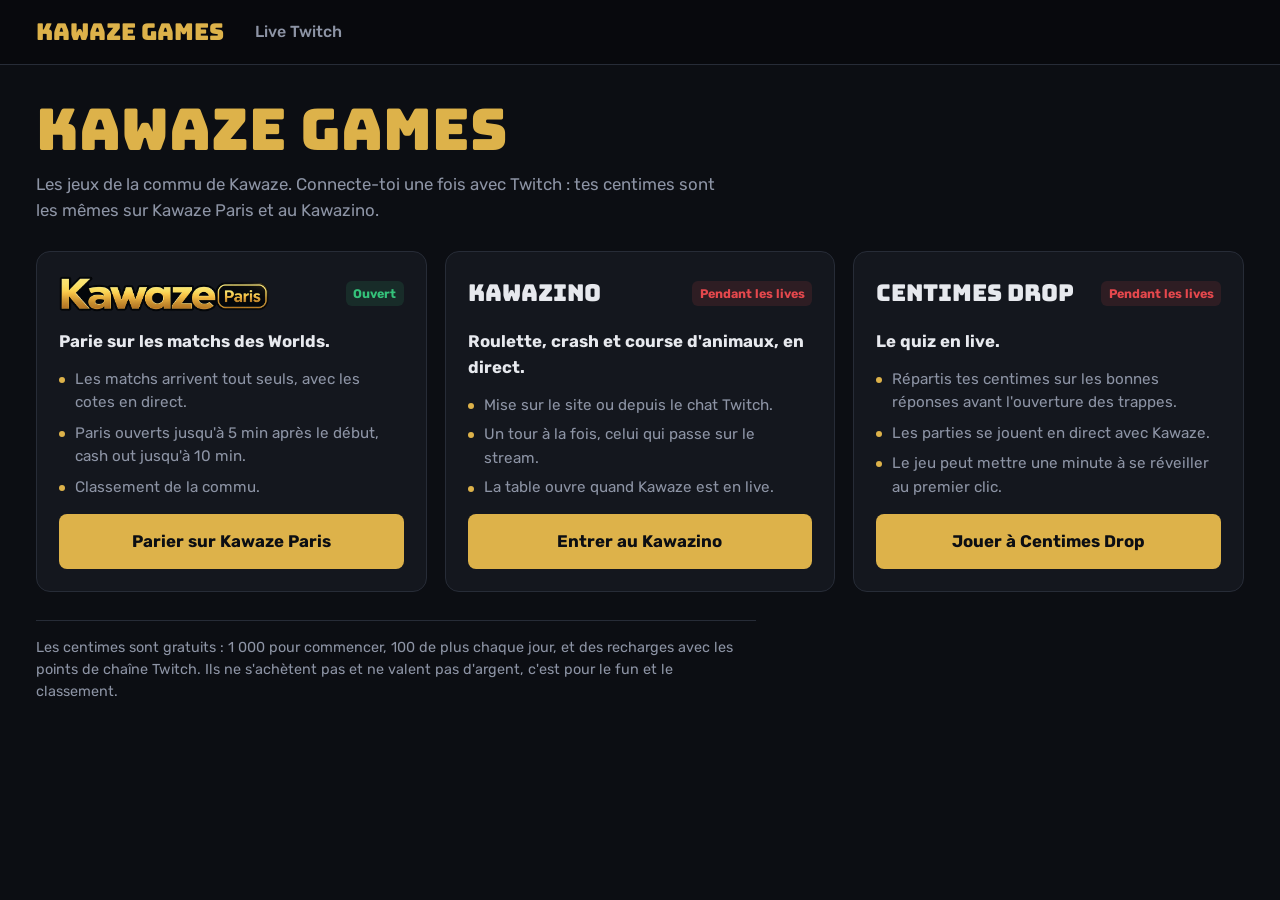
==== kawaze-games.html @ 83b6829f "Add files via upload" ====
<!doctype html>
<html lang="fr">
<head>
  <meta charset="utf-8">
  <meta name="viewport" content="width=device-width, initial-scale=1, viewport-fit=cover">
  <title>Kawaze Games</title>
  <meta name="description" content="Les jeux de la commu de Kawaze : Kawaze Paris, Kawazino et Centimes Drop.">
  <link rel="preconnect" href="https://fonts.googleapis.com">
  <link rel="preconnect" href="https://fonts.gstatic.com" crossorigin>
  <link href="https://fonts.googleapis.com/css2?family=Bungee&family=Rubik:wght@400;500;700&display=swap" rel="stylesheet">
  <link rel="icon" type="image/png" href="images/icone-paris.png">
  <meta property="og:title" content="Kawaze Games">
  <meta property="og:description" content="Paris esport, casino en live et quiz : les jeux de la commu de Kawaze.">
  <link rel="stylesheet" href="style.css?v=8">
  <style>
    .kg-titre-logo { font-family: var(--titre-kawaze); font-size: 1.45rem; color: var(--or); text-decoration: none; white-space: nowrap; }
    .kg-page { max-width: 1240px; margin: 0 auto; padding: 36px 16px 56px; display: grid; gap: 28px; }
    .kg-intro h1 { font-family: var(--titre-kawaze); font-weight: 400; font-size: clamp(2.2rem, 7vw, 3.6rem); line-height: 1; margin: 0 0 12px; color: var(--or); }
    .kg-intro p { margin: 0; color: var(--lilas); max-width: 62ch; font-size: 1.05rem; }
    .kg-jeux { display: grid; grid-template-columns: repeat(3, minmax(0, 1fr)); gap: 18px; }
    .kg-jeu {
      background: var(--bk-panneau); border: 1px solid var(--bk-ligne); border-radius: 14px;
      padding: 22px; display: grid; gap: 14px; align-content: start; grid-template-rows: auto auto 1fr auto;
    }
    .kg-entete { display: flex; justify-content: space-between; align-items: center; gap: 12px; min-height: 40px; }
    .kg-entete img { height: 36px; width: auto; }
    .kg-nom { font-family: var(--titre-kawaze); font-weight: 400; font-size: 1.45rem; line-height: 1.05; margin: 0; }
    .kg-etat { font-size: .78rem; font-weight: 700; padding: .25em .6em; border-radius: 6px; white-space: nowrap; }
    .kg-ouvert { color: var(--bk-vert); background: rgba(52,194,122,.12); }
    .kg-live { color: var(--rose); background: rgba(229,72,77,.12); }
    .kg-accroche { margin: 0; font-weight: 700; font-size: 1.05rem; }
    .kg-details { margin: 0; padding: 0; list-style: none; display: grid; gap: 6px; color: var(--lilas); font-size: .95rem; }
    .kg-details li { padding-left: 16px; position: relative; }
    .kg-details li::before { content: ""; position: absolute; left: 0; top: .6em; width: 6px; height: 6px; border-radius: 50%; background: var(--or); }
    .kg-jeu .bk-btn { text-align: center; }
    .kg-note { color: var(--lilas); font-size: .9rem; border-top: 1px solid var(--bk-ligne); padding-top: 16px; margin: 0; max-width: 80ch; }
    @media (max-width: 900px) { .kg-jeux { grid-template-columns: 1fr; } }
  </style>
</head>
<body class="page-paris">

  <header class="bk-barre">
    <div class="bk-barre-int">
      <a class="kg-titre-logo" href="kawaze-games.html">Kawaze Games</a>
      <nav class="bk-liens" aria-label="Liens">
        <a href="https://www.twitch.tv/kawaze" target="_blank" rel="noopener">Live Twitch</a>
      </nav>
    </div>
  </header>

  <main class="kg-page">
    <section class="kg-intro">
      <h1>Kawaze Games</h1>
      <p>Les jeux de la commu de Kawaze. Connecte-toi une fois avec Twitch : tes centimes sont les mêmes sur Kawaze Paris et au Kawazino.</p>
    </section>

    <section class="kg-jeux" aria-label="Les jeux">
      <article class="kg-jeu">
        <div class="kg-entete">
          <img src="images/logo-kawaze-paris.png" alt="Kawaze Paris" width="210" height="36">
          <span class="kg-etat kg-ouvert">Ouvert</span>
        </div>
        <p class="kg-accroche">Parie sur les matchs des Worlds.</p>
        <ul class="kg-details">
          <li>Les matchs arrivent tout seuls, avec les cotes en direct.</li>
          <li>Paris ouverts jusqu'à 5 min après le début, cash out jusqu'à 10 min.</li>
          <li>Classement de la commu.</li>
        </ul>
        <a class="bk-btn bk-btn-plein bk-btn-large" href="paris.html">Parier sur Kawaze Paris</a>
      </article>

      <article class="kg-jeu">
        <div class="kg-entete">
          <h2 class="kg-nom">Kawazino</h2>
          <span class="kg-etat kg-live">Pendant les lives</span>
        </div>
        <p class="kg-accroche">Roulette, crash et course d'animaux, en direct.</p>
        <ul class="kg-details">
          <li>Mise sur le site ou depuis le chat Twitch.</li>
          <li>Un tour à la fois, celui qui passe sur le stream.</li>
          <li>La table ouvre quand Kawaze est en live.</li>
        </ul>
        <a class="bk-btn bk-btn-plein bk-btn-large" href="kawazino.html">Entrer au Kawazino</a>
      </article>

      <article class="kg-jeu">
        <div class="kg-entete">
          <h2 class="kg-nom">Centimes Drop</h2>
          <span class="kg-etat kg-live">Pendant les lives</span>
        </div>
        <p class="kg-accroche">Le quiz en live.</p>
        <ul class="kg-details">
          <li>Répartis tes centimes sur les bonnes réponses avant l'ouverture des trappes.</li>
          <li>Les parties se jouent en direct avec Kawaze.</li>
          <li>Le jeu peut mettre une minute à se réveiller au premier clic.</li>
        </ul>
        <a class="bk-btn bk-btn-plein bk-btn-large" href="https://centimes-drop.onrender.com/player.html" target="_blank" rel="noopener">Jouer à Centimes Drop</a>
      </article>
    </section>

    <p class="kg-note">Les centimes sont gratuits : 1 000 pour commencer, 100 de plus chaque jour, et des recharges avec les points de chaîne Twitch. Ils ne s'achètent pas et ne valent pas d'argent, c'est pour le fun et le classement.</p>
  </main>
</body>
</html>
---- style.css ----
/* =========================================================
   Couleurs et polices — change-les ici, tout le site suit
   ========================================================= */
:root {
  --nuit: #1A1238;      /* fond Kawaze */
  --nuit-2: #261A52;    /* blocs Kawaze */
  --nuit-3: #34266B;    /* bordures, survol */
  --or: #F5C542;        /* les centimes */
  --rose: #FF5C8A;      /* accent live */
  --lilas: #B9A7FF;     /* texte secondaire */
  --papier: #F4F1FF;    /* texte principal */

  --vin: #2B0A10;       /* fond MADS */
  --sang: #C2183A;      /* accent MADS */
  --os: #EDE6DF;        /* texte MADS */

  --titre-kawaze: "Bungee", "Rubik", sans-serif;
  --texte: "Rubik", system-ui, sans-serif;
  --titre-mads: "Syne", "Rubik", sans-serif;
}

* { box-sizing: border-box; }
[hidden] { display: none !important; }
html, body { margin: 0; }
body {
  font-family: var(--texte);
  font-size: 17px;
  line-height: 1.55;
  color: var(--papier);
  background: var(--nuit);
}
img { max-width: 100%; display: block; }
a { color: inherit; }
:focus-visible { outline: 3px solid var(--or); outline-offset: 3px; border-radius: 4px; }

.bouton {
  display: inline-block;
  padding: .75em 1.4em;
  border-radius: 999px;
  font-weight: 700;
  text-decoration: none;
  transition: transform .15s ease;
}
.bouton:hover { transform: translateY(-2px); }

/* =========================================================
   ACCUEIL — page coupée en deux
   ========================================================= */
.accueil { overflow: hidden; }
.split { display: flex; height: 100vh; height: 100dvh; }

.moitie {
  position: relative;
  flex: 1;
  display: flex;
  align-items: center;
  justify-content: center;
  text-decoration: none;
  overflow: hidden;
  transition: flex-grow .5s cubic-bezier(.2,.8,.2,1);
}
.split:hover .moitie { flex-grow: .8; }
.split .moitie:hover, .split .moitie:focus-visible { flex-grow: 1.4; }

.moitie-contenu { position: relative; z-index: 1; text-align: center; padding: 24px; }
.moitie-role { margin: 0 0 .4em; font-size: 1rem; opacity: .8; }
.moitie-detail { margin: .6em auto 1.6em; max-width: 26ch; }

.moitie-kawaze { background: var(--nuit); color: var(--papier); }
.logo-kawaze {
  font-family: var(--titre-kawaze);
  font-weight: 400;
  font-size: clamp(3rem, 9vw, 7.5rem);
  line-height: .9;
  margin: 0;
  color: var(--or);
  text-shadow: 0 .06em 0 var(--rose);
}
.bouton-kawaze { background: var(--or); color: var(--nuit); }

.moitie-mads { background: var(--vin); color: var(--os); }
.logo-mads {
  font-family: var(--titre-mads);
  font-weight: 800;
  font-size: clamp(3.4rem, 10vw, 8.5rem);
  letter-spacing: -.04em;
  line-height: .9;
  margin: 0;
}
.bouton-mads { background: transparent; color: var(--os); border: 2px solid var(--os); }

/* Pièces qui tombent côté Kawaze */
.pieces span {
  position: absolute;
  top: -60px;
  width: 34px; height: 34px;
  border-radius: 50%;
  background: radial-gradient(circle at 35% 35%, #FFE48A, var(--or) 55%, #C99712);
  box-shadow: inset 0 0 0 4px rgba(0,0,0,.12);
  opacity: .5;
  animation: chute 7s linear infinite;
}
.pieces span::after {
  content: "c";
  position: absolute; inset: 0;
  display: grid; place-items: center;
  font: 700 16px var(--texte);
  color: #9C7300;
}
.pieces span:nth-child(1) { left: 8%;  animation-delay: 0s;   transform: scale(.7); }
.pieces span:nth-child(2) { left: 22%; animation-delay: 2.5s; }
.pieces span:nth-child(3) { left: 38%; animation-delay: 5s;   transform: scale(.5); }
.pieces span:nth-child(4) { left: 55%; animation-delay: 1.2s; }
.pieces span:nth-child(5) { left: 70%; animation-delay: 3.8s; transform: scale(.8); }
.pieces span:nth-child(6) { left: 84%; animation-delay: 6s; }
.pieces span:nth-child(7) { left: 93%; animation-delay: 4.4s; transform: scale(.6); }
@keyframes chute {
  to { top: 110%; rotate: 540deg; }
}

/* Barres d'égaliseur côté MADS */
.ondes {
  position: absolute; left: 0; right: 0; bottom: 0;
  height: 45%;
  display: flex; align-items: flex-end; gap: 6px;
  padding: 0 6px;
  opacity: .35;
}
.ondes span {
  flex: 1;
  background: var(--sang);
  height: 30%;
  animation: onde 1.6s ease-in-out infinite alternate;
}
.ondes span:nth-child(3n)   { animation-duration: 1.1s; }
.ondes span:nth-child(3n+1) { animation-duration: 1.9s; animation-delay: -.4s; }
.ondes span:nth-child(4n)   { animation-delay: -.8s; }
@keyframes onde { from { height: 12%; } to { height: 80%; } }

@media (max-width: 700px) {
  .split { flex-direction: column; }
  .split:hover .moitie, .split .moitie:hover { flex-grow: 1; }
  .moitie-detail { margin-bottom: 1.1em; }
}

/* =========================================================
   PAGE KAWAZE
   ========================================================= */
.page-kawaze { background: var(--nuit); }
.conteneur { width: min(1120px, 100% - 32px); margin-inline: auto; }

.entete {
  display: flex; align-items: center; justify-content: space-between; gap: 16px;
  padding: 18px 0;
}
.entete .marque {
  font-family: var(--titre-kawaze);
  font-size: 1.6rem;
  color: var(--or);
  text-decoration: none;
}
.nav { display: flex; gap: 6px; flex-wrap: wrap; }
.nav a {
  text-decoration: none;
  padding: .35em .8em;
  border-radius: 999px;
  color: var(--lilas);
  font-weight: 500;
}
.nav a:hover { color: var(--papier); background: var(--nuit-2); }
.nav .vers-paris { color: var(--or); font-weight: 700; }
.nav .vers-mads { color: var(--os); border: 1px solid var(--nuit-3); }

/* Live */
.live { padding: 12px 0 56px; }
.live-grille {
  display: grid;
  grid-template-columns: minmax(0, 2.2fr) minmax(260px, 1fr);
  gap: 24px;
  align-items: start;
}
.lecteur {
  aspect-ratio: 16 / 9;
  background: #000;
  border-radius: 14px;
  overflow: hidden;
  border: 2px solid var(--nuit-3);
}
.lecteur iframe { width: 100%; height: 100%; border: 0; display: block; }
.lecteur-local {
  height: 100%;
  display: grid; place-items: center; text-align: center;
  padding: 24px;
  color: var(--lilas);
  background: repeating-linear-gradient(45deg, var(--nuit-2) 0 14px, var(--nuit) 14px 28px);
}

.prochain {
  background: var(--nuit-2);
  border-radius: 14px;
  padding: 22px;
}
.prochain h1 {
  font-family: var(--titre-kawaze);
  font-weight: 400;
  font-size: clamp(2rem, 4vw, 2.6rem);
  line-height: 1;
  margin: 0 0 16px;
  color: var(--or);
}
.prochain-quand { margin: 0; color: var(--rose); font-weight: 700; font-size: 1.1rem; }
.prochain-quoi { margin: 2px 0 18px; font-size: 1.25rem; font-weight: 700; }
.bouton-twitch { background: var(--rose); color: #fff; }
.reseaux { display: flex; flex-wrap: wrap; gap: 8px; margin-top: 18px; padding: 0; list-style: none; }
.reseaux a {
  display: inline-block;
  padding: .3em .75em;
  border-radius: 8px;
  border: 1px solid var(--nuit-3);
  text-decoration: none;
  font-size: .95rem;
  color: var(--lilas);
}
.reseaux a:hover { color: var(--papier); border-color: var(--lilas); }

/* Titres de section */
.section { padding: 56px 0; }
.section h2 {
  font-family: var(--titre-kawaze);
  font-weight: 400;
  font-size: clamp(1.7rem, 3.4vw, 2.3rem);
  line-height: 1.05;
  margin: 0 0 6px;
}
.section-intro { margin: 0 0 28px; color: var(--lilas); max-width: 60ch; }

/* Jeux — le cœur de la page */
.jeux { background: var(--or); color: var(--nuit); }
.jeux .section-intro { color: #5A4A10; }
.jeu-vedette {
  display: grid;
  grid-template-columns: minmax(0, 1.1fr) minmax(0, 1fr);
  gap: 28px;
  align-items: center;
  background: var(--nuit);
  color: var(--papier);
  border-radius: 20px;
  padding: 28px;
}
.jeu-visuel {
  position: relative;
  aspect-ratio: 4 / 3;
  border-radius: 12px;
  overflow: hidden;
  background: var(--nuit-2);
}
.jeu-visuel img { width: 100%; height: 100%; object-fit: cover; }
.jeu-visuel .pieces span { opacity: .9; animation-duration: 4s; }
.jeu-vedette h3 {
  font-family: var(--titre-kawaze);
  font-weight: 400;
  font-size: clamp(2rem, 4.5vw, 3rem);
  line-height: 1;
  margin: 0 0 12px;
  color: var(--or);
}
.jeu-vedette p { margin: 0 0 22px; color: var(--lilas); }
.bouton-jouer { background: var(--or); color: var(--nuit); font-size: 1.15rem; }

.a-venir { margin-top: 28px; display: grid; grid-template-columns: repeat(auto-fill, minmax(240px, 1fr)); gap: 16px; }
.jeu-teaser {
  border: 2px dashed rgba(26, 18, 56, .45);
  border-radius: 14px;
  padding: 18px;
}
.jeu-teaser h3 { margin: 0 0 4px; font-size: 1.2rem; }
.jeu-teaser p { margin: 0; color: #5A4A10; }
.etat {
  display: inline-block;
  margin-bottom: 10px;
  padding: .15em .6em;
  border-radius: 6px;
  background: var(--nuit);
  color: var(--or);
  font-size: .85rem;
  font-weight: 700;
}

/* Planning */
.semaine {
  display: grid;
  grid-template-columns: repeat(7, minmax(0, 1fr));
  gap: 10px;
}
.jour {
  background: var(--nuit-2);
  border-radius: 12px;
  padding: 14px 12px;
  min-height: 150px;
  border: 2px solid transparent;
}
.jour.aujourdhui { border-color: var(--or); }
.jour-nom { margin: 0 0 10px; font-weight: 700; display: flex; justify-content: space-between; gap: 6px; }
.jour.aujourdhui .jour-nom::after { content: "Aujourd'hui"; font-size: .75rem; color: var(--or); font-weight: 500; align-self: center; }
.creneau { margin: 0 0 10px; }
.creneau strong { display: block; color: var(--rose); font-size: .95rem; }
.creneau span { font-size: .95rem; }
.repos { color: var(--lilas); opacity: .7; font-size: .95rem; margin: 0; }
.planning-maj { margin: 14px 0 0; color: var(--lilas); font-size: .9rem; }

/* Clips & liens */
.grille-liens { display: grid; grid-template-columns: repeat(auto-fill, minmax(230px, 1fr)); gap: 16px; }
.carte-lien {
  display: block;
  text-decoration: none;
  background: var(--nuit-2);
  border-radius: 12px;
  overflow: hidden;
  border: 2px solid transparent;
}
.carte-lien:hover { border-color: var(--rose); }
.vignette { aspect-ratio: 16 / 9; background: var(--nuit-3); display: grid; place-items: center; }
.vignette img { width: 100%; height: 100%; object-fit: cover; }
.vignette-vide { font-size: 2rem; color: var(--rose); }
.carte-lien-texte { padding: 12px 14px 14px; }
.carte-lien-type { font-size: .85rem; color: var(--rose); font-weight: 700; }
.carte-lien h3 { margin: 2px 0 0; font-size: 1.05rem; line-height: 1.3; }

/* News */
.liste-news { display: grid; gap: 14px; padding: 0; margin: 0; list-style: none; max-width: 760px; }
.news {
  display: grid;
  grid-template-columns: 110px 1fr;
  gap: 18px;
  padding: 18px 0;
  border-top: 1px solid var(--nuit-3);
}
.news time { color: var(--or); font-weight: 700; }
.news h3 { margin: 0 0 4px; font-size: 1.15rem; }
.news p { margin: 0; color: var(--lilas); }
.news a { color: var(--papier); }

.pied { padding: 40px 0 56px; color: var(--lilas); font-size: .9rem; border-top: 1px solid var(--nuit-3); }

@media (max-width: 900px) {
  .live-grille, .jeu-vedette { grid-template-columns: 1fr; }
  .semaine { grid-template-columns: repeat(auto-fill, minmax(140px, 1fr)); }
  .jour { min-height: 0; }
}
@media (max-width: 560px) {
  .entete { flex-direction: column; align-items: flex-start; }
  .news { grid-template-columns: 1fr; gap: 4px; }
  .jeu-vedette { padding: 18px; }
}

/* =========================================================
   PAGE PARIS (style bookmaker)
   ========================================================= */
.page-paris {
  /* Palette sobre propre à la page Paris */
  --bk-fond: #0C0E13;
  --bk-barre: #08090D;
  --bk-panneau: #14171E;
  --bk-panneau-2: #1B1F28;
  --bk-ligne: #272C37;
  --bk-vert: #34C27A;
  --or: #DDB24A;
  --rose: #E5484D;
  --lilas: #8D94A5;
  --papier: #E7E9EE;
  --nuit: #0C0E13;
  background: var(--bk-fond);
  font-size: 16px;
}
.page-paris button { font: inherit; color: inherit; }

/* Barre du haut */
.bk-barre { position: sticky; top: 0; z-index: 20; background: var(--bk-barre); border-bottom: 1px solid var(--bk-ligne); }
.bk-barre-int { max-width: 1240px; margin: 0 auto; padding: 10px 16px; display: flex; align-items: center; gap: 20px; min-height: 64px; }
.bk-logo { font-family: var(--titre-kawaze); font-size: 1.5rem; color: var(--or); text-decoration: none; display: flex; align-items: center; gap: 8px; }
.bk-logo img { display: block; height: 40px; width: auto; }
.bk-liens { display: flex; gap: 4px; }
.bk-liens a { color: var(--lilas); text-decoration: none; font-weight: 500; padding: .35em .7em; border-radius: 8px; }
.bk-liens a:hover { color: var(--papier); background: var(--bk-panneau); }
.bk-compte { margin-left: auto; display: flex; align-items: center; gap: 12px; }
.bk-solde {
  display: inline-flex; align-items: center; gap: 8px;
  background: var(--bk-panneau-2); border: 1px solid var(--bk-ligne);
  padding: .4em .9em .4em .5em; border-radius: 999px;
  font-weight: 700; font-size: 1.1rem; color: var(--or); font-variant-numeric: tabular-nums;
}
.bk-solde .piece { width: 22px; height: 22px; box-shadow: inset 0 0 0 3px rgba(0,0,0,.12); }
.bk-profil { display: flex; align-items: center; gap: 8px; }
.bk-profil-texte { display: grid; line-height: 1.2; }
.bk-profil-texte strong { font-size: .95rem; }
.bk-profil-texte span { font-size: .8rem; color: var(--lilas); }
.bk-lien { background: none; border: 0; padding: 0; color: var(--lilas); font-size: .9rem; text-decoration: underline; cursor: pointer; }
.bk-discret { color: var(--lilas); font-size: .9rem; }
.bk-sortie { margin: 18px 0 0; color: var(--lilas); font-size: .9rem; }
.bk-btn-twitch, .bk-btn-bonus { white-space: nowrap; }

/* Boutons */
.bk-btn { border: 0; border-radius: 8px; padding: .6em 1.1em; font-weight: 700; cursor: pointer; text-decoration: none; display: inline-block; }
.bk-btn:disabled { opacity: .45; cursor: not-allowed; }
.bk-btn-plein { background: var(--or); color: var(--nuit) !important; }
.bk-btn-plein:not(:disabled):hover { background: #E2BF62; }
.bk-btn-ligne { background: transparent; border: 1px solid var(--bk-ligne); color: var(--papier); }
.bk-btn-ligne:hover { border-color: var(--lilas); }
.bk-btn-twitch { background: #6C2BD9; color: #fff !important; }
.bk-btn-twitch:hover { background: #7B3DE6; }
.bk-btn-bonus { background: transparent; border: 1px dashed var(--or); color: var(--or) !important; padding: .4em .8em; }
.bk-btn-bonus:hover { background: rgba(212,175,79,.1); }
.bk-btn-large { width: 100%; padding: .85em 1em; font-size: 1.05rem; }
.bk-btn-petit { padding: .45em .85em; font-size: .9rem; }

/* Onglets */
.bk-onglets { background: var(--bk-barre); border-bottom: 1px solid var(--bk-ligne); position: sticky; top: 64px; z-index: 19; }
.bk-onglets-int { max-width: 1240px; margin: 0 auto; padding: 0 16px; display: flex; gap: 4px; overflow-x: auto; scrollbar-width: none; }
.bk-onglets button {
  background: none; border: 0; cursor: pointer; white-space: nowrap;
  padding: 14px 14px 12px; font-weight: 700; color: var(--lilas);
  border-bottom: 3px solid transparent;
}
.bk-onglets button:hover { color: var(--papier); }
.bk-onglets button[aria-selected="true"] { color: var(--papier); border-bottom-color: var(--or); }

/* Mise en page */
.bk-page { max-width: 1240px; margin: 0 auto; padding: 20px 16px 48px; display: grid; grid-template-columns: minmax(0, 1fr) 340px; gap: 24px; align-items: start; }
.bk-titre { font-family: var(--titre-kawaze); font-weight: 400; font-size: 1.8rem; margin: 0 0 6px; }
.bk-sous-titre { margin: 0 0 18px; color: var(--lilas); }
.bk-vide { color: var(--lilas); margin: 8px 0 16px; }

.bk-promo {
  background: var(--bk-panneau); color: var(--papier); border: 1px solid var(--bk-ligne); border-left: 3px solid var(--or);
  border-radius: 10px; padding: 14px 18px; margin-bottom: 20px;
  display: flex; flex-wrap: wrap; align-items: baseline; gap: 4px 16px;
}
.bk-promo-titre { margin: 0; font-family: var(--titre-kawaze); font-size: 1.35rem; line-height: 1; color: var(--or); }
.bk-promo-texte { margin: 0; color: var(--lilas); }

/* Lignes de matchs */
.bk-groupe + .bk-groupe { margin-top: 22px; }
.bk-groupe-titre { font-size: 1rem; margin: 0 0 8px; color: var(--lilas); font-weight: 700; }
.bk-groupe-live { color: var(--rose); }
.bk-match {
  background: var(--bk-panneau); border-radius: 10px; padding: 12px 14px;
  display: grid; grid-template-columns: 120px minmax(0, 1fr); gap: 8px 14px; align-items: center;
  border-left: 3px solid transparent;
}
.bk-match + .bk-match { margin-top: 8px; }
.bk-match-live { border-left-color: var(--rose); }
.bk-match-quand { display: grid; gap: 2px; }
.bk-heure { font-weight: 700; font-size: 1.1rem; font-variant-numeric: tabular-nums; }
.bk-phase { color: var(--lilas); font-size: .82rem; line-height: 1.3; }
.bk-live { display: inline-flex; align-items: center; gap: 6px; color: var(--rose); font-weight: 700; }
.bk-live::before { content: ""; width: 8px; height: 8px; border-radius: 50%; background: var(--rose); animation: pulse 1.4s ease-in-out infinite; }
@keyframes pulse { 50% { opacity: .3; } }
.bk-match-cotes { display: grid; grid-template-columns: 1fr 1fr; gap: 8px; }
.bk-cote {
  display: flex; justify-content: space-between; align-items: center; gap: 10px;
  background: var(--bk-panneau-2); border: 1px solid var(--bk-ligne); border-radius: 8px;
  padding: 10px 12px; cursor: pointer; text-align: left; min-height: 48px;
}
.bk-cote:not(:disabled):hover { border-color: var(--lilas); background: #20252F; }
.bk-cote:disabled { cursor: default; }
.bk-cote-nom { font-weight: 700; overflow-wrap: anywhere; display: flex; align-items: center; gap: 8px; }
.bk-logo-equipe { width: 24px; height: 24px; object-fit: contain; flex: none; }
.bk-ligne-titre .bk-logo-equipe { width: 18px; height: 18px; vertical-align: -3px; margin-right: 4px; display: inline-block; }
.bk-cote-val { font-weight: 700; color: var(--or); font-variant-numeric: tabular-nums; font-size: 1.05rem; }
.bk-cote-choisie { background: var(--or); border-color: var(--or); color: var(--nuit); }
.bk-cote-choisie .bk-cote-val { color: var(--nuit); }
.bk-cote-mienne { border-color: var(--or); box-shadow: inset 0 0 0 1px var(--or); }
.bk-cote:disabled:not(.bk-cote-mienne) .bk-cote-nom { opacity: .7; }
.bk-match-infos { grid-column: 2; display: flex; flex-wrap: wrap; gap: 4px 14px; font-size: .85rem; color: var(--lilas); }
.bk-offert { color: var(--or); font-weight: 700; }
.bk-urgent { color: var(--rose); font-weight: 700; }
.bk-mon-pari { color: var(--papier); font-weight: 500; }
.bk-match-cashout { grid-column: 2; }
.bk-ligne-cashout { margin-top: 8px; }
.bk-btn-cashout { background: transparent; border: 1px solid var(--bk-vert); color: var(--bk-vert) !important; }
.bk-btn-cashout:hover { background: rgba(52,194,122,.1); }
.bk-cashout-confirmer { display: inline-flex; flex-wrap: wrap; align-items: center; gap: 8px; font-weight: 700; font-size: .9rem; }
.bk-statut-encaisse { color: var(--papier); }

/* Coupon */
.bk-coupon {
  position: sticky; top: 132px;
  background: var(--bk-panneau); border: 1px solid var(--bk-ligne); border-radius: 12px;
  padding: 16px; display: grid; gap: 12px;
}
.bk-coupon-tete { display: flex; justify-content: space-between; align-items: center; }
.bk-coupon-tete h2 { margin: 0; font-size: 1.15rem; display: flex; align-items: center; gap: 8px; }
.bk-pastille { background: var(--or); color: var(--nuit); font-size: .8rem; min-width: 22px; height: 22px; border-radius: 99px; display: inline-grid; place-items: center; }
.bk-coupon-vide { margin: 0; color: var(--lilas); }
.bk-coupon-barre, .bk-coupon-replier { display: none; }
.bk-coupon-corps { display: grid; gap: 12px; }
.bk-selection { display: flex; justify-content: space-between; gap: 10px; background: var(--bk-panneau-2); border-radius: 8px; padding: 10px 12px; }
.bk-selection-match { margin: 0; font-size: .85rem; color: var(--lilas); }
.bk-selection-choix { margin: 2px 0 0; font-weight: 700; font-size: 1.1rem; }
.bk-retirer { background: none; border: 0; color: var(--lilas); font-size: 1.4rem; line-height: 1; cursor: pointer; padding: 0 4px; align-self: start; }
.bk-retirer:hover { color: var(--papier); }
.bk-mise { display: grid; gap: 4px; font-weight: 700; font-size: .9rem; }
.bk-mise input, .bk-form-match input {
  font: inherit; font-weight: 700; padding: .6em .8em; border-radius: 8px;
  border: 1px solid var(--bk-ligne); background: var(--bk-fond); color: var(--papier); width: 100%; min-width: 0;
}
.bk-mise input { font-size: 1.2rem; }
.bk-mise input:focus, .bk-form-match input:focus { border-color: var(--or); outline: none; }
.bk-raccourcis { display: flex; gap: 6px; }
.bk-raccourcis button { flex: 1; padding: .4em; border-radius: 6px; border: 1px solid var(--bk-ligne); background: transparent; color: var(--lilas); font-weight: 700; cursor: pointer; }
.bk-raccourcis button:hover { color: var(--papier); border-color: var(--lilas); }
.bk-recap { margin: 0; display: grid; gap: 6px; }
.bk-recap div { display: flex; justify-content: space-between; }
.bk-recap dt { color: var(--lilas); }
.bk-recap dd { margin: 0; font-weight: 700; font-variant-numeric: tabular-nums; }
.bk-recap-gain dd { color: var(--bk-vert); font-size: 1.3rem; }
.bk-coupon-aide { margin: 0; font-size: .85rem; color: var(--lilas); }

/* Listes : mes paris, résultats */
.bk-liste { list-style: none; margin: 0; padding: 0; display: grid; gap: 8px; }
.bk-ligne { background: var(--bk-panneau); border-radius: 10px; padding: 12px 14px; display: flex; justify-content: space-between; align-items: center; gap: 12px; }
.bk-ligne-titre { margin: 0; font-weight: 700; color: var(--lilas); }
.bk-ligne-titre .bk-vainqueur { color: var(--papier); }
.bk-ligne-sous { margin: 2px 0 0; font-size: .85rem; color: var(--lilas); }
.bk-vs { font-weight: 400; font-size: .85rem; }
.bk-statut { font-weight: 700; font-size: .9rem; white-space: nowrap; padding: .3em .7em; border-radius: 6px; background: var(--bk-panneau-2); color: var(--lilas); }
.bk-statut-gagne { color: var(--bk-vert); background: rgba(52,194,122,.1); }
.bk-statut-perdu { color: var(--rose); background: rgba(229,72,77,.1); }
.bk-statut-cours { color: var(--or); background: rgba(212,175,79,.1); white-space: normal; text-align: right; }

/* Classement */
.bk-classement { list-style: none; margin: 0; padding: 0; max-width: 620px; }
.bk-classement li { display: grid; grid-template-columns: 36px 32px minmax(0, 1fr) auto; gap: 12px; align-items: center; padding: 10px 12px; border-radius: 8px; }
.bk-classement li:nth-child(odd) { background: var(--bk-panneau); }
.bk-classement li.c-moi { outline: 2px solid var(--or); }
.c-rang { font-family: var(--titre-kawaze); color: var(--lilas); text-align: center; }
.bk-classement li:nth-child(-n+3) .c-rang { color: var(--or); }
.c-pseudo { font-weight: 700; overflow: hidden; text-overflow: ellipsis; white-space: nowrap; }
.c-solde { font-weight: 700; color: var(--or); font-variant-numeric: tabular-nums; }
.avatar { width: 40px; height: 40px; border-radius: 50%; object-fit: cover; flex: none; }
.avatar-vide { display: grid; place-items: center; background: var(--bk-ligne); color: var(--or); font-weight: 700; text-transform: uppercase; }
.avatar-petit { width: 32px; height: 32px; font-size: .85rem; }
.piece {
  width: 30px; height: 30px; border-radius: 50%; flex: none;
  background: radial-gradient(circle at 35% 35%, #EBD38C, var(--or) 55%, #9C7E2E);
  box-shadow: inset 0 0 0 4px rgba(0,0,0,.15);
}

/* Admin */
.bk-form-match { display: grid; grid-template-columns: repeat(auto-fill, minmax(220px, 1fr)); gap: 14px; align-items: end; background: var(--bk-panneau); border-radius: 12px; padding: 18px; }
.bk-form-match label { display: grid; gap: 4px; font-weight: 700; font-size: .9rem; min-width: 0; }
.bk-form-actions { display: flex; gap: 10px; flex-wrap: wrap; grid-column: 1 / -1; }
#admin-liste { margin-top: 18px; display: grid; gap: 8px; }
.bk-admin-match { background: var(--bk-panneau); border-radius: 10px; padding: 12px 14px; }
.bk-admin-match p { margin: 0 0 10px; display: flex; flex-wrap: wrap; gap: 4px 12px; align-items: baseline; }
.bk-admin-actions { display: flex; flex-wrap: wrap; gap: 8px; align-items: center; }
.bk-confirmer { font-weight: 700; color: var(--or); margin-right: 4px; }
.bk-synchro { background: var(--bk-panneau); border: 1px solid var(--bk-ligne); border-radius: 12px; padding: 16px 18px; margin-bottom: 18px; display: grid; gap: 10px; }
.bk-synchro-tete { display: flex; justify-content: space-between; align-items: center; gap: 12px; flex-wrap: wrap; }
.bk-synchro h2 { margin: 0; font-size: 1.1rem; }
.bk-synchro-etat { margin: 0; color: var(--lilas); font-size: .9rem; }
.bk-interrupteur { display: flex; align-items: center; gap: 10px; cursor: pointer; font-weight: 500; }
.bk-interrupteur input { width: 18px; height: 18px; accent-color: var(--or); }
.bk-tag { font-size: .75rem; font-weight: 700; color: var(--lilas); border: 1px solid var(--bk-ligne); border-radius: 5px; padding: .05em .45em; }

/* Pied et messages */
.bk-pied { max-width: 1240px; margin: 0 auto; padding: 0 16px 48px; color: var(--lilas); }
.bk-pied summary { cursor: pointer; color: var(--papier); font-weight: 700; }
.bk-pied ul { margin: 10px 0 0; padding-left: 1.2em; max-width: 70ch; }
.bk-pied li { margin-bottom: 4px; }
.annonce {
  position: fixed; left: 50%; bottom: 20px; transform: translateX(-50%); z-index: 40;
  width: min(560px, calc(100% - 32px)); padding: 14px 18px; border-radius: 10px;
  font-weight: 700; box-shadow: 0 8px 30px rgba(0,0,0,.45);
}
.annonce-ok { background: var(--bk-vert); color: #04150C; }
.annonce-erreur { background: var(--rose); color: #fff; }
.annonce-info { background: var(--papier); color: var(--nuit); }
.occupe button, .occupe input { pointer-events: none; }
.occupe .bk-page { opacity: .75; }

/* Tablette et mobile : le coupon devient une barre en bas */
@media (max-width: 900px) {
  .bk-page { grid-template-columns: 1fr; padding-bottom: 110px; }
  .bk-liens { display: none; }
  .bk-coupon {
    position: fixed; left: 0; right: 0; bottom: 0; top: auto; z-index: 30;
    border-radius: 14px 14px 0 0; border-bottom: 0; padding: 12px 16px calc(12px + env(safe-area-inset-bottom));
    box-shadow: 0 -10px 30px rgba(0,0,0,.5);
    max-height: 85vh; overflow-y: auto;
    display: none;
  }
  .bk-coupon.bk-coupon-actif { display: grid; }
  .bk-coupon-actif:not(.bk-coupon-ouvert) .bk-coupon-tete,
  .bk-coupon-actif:not(.bk-coupon-ouvert) .bk-coupon-corps { display: none; }
  .bk-coupon-actif:not(.bk-coupon-ouvert) .bk-coupon-barre {
    display: flex; justify-content: space-between; align-items: center; gap: 12px;
    background: var(--or); color: var(--nuit); border: 0; border-radius: 10px; padding: 12px 14px; cursor: pointer; text-align: left; font-weight: 700;
  }
  .bk-coupon-ouvert .bk-coupon-replier { display: inline; }
  .annonce { bottom: 96px; }
}
@media (max-width: 600px) {
  .bk-barre-int { gap: 10px; }
  .bk-logo img { height: 28px; }
  .bk-profil-texte { display: none; }
  .bk-lien { font-size: .8rem; }
  .bk-compte { gap: 8px; }
  .bk-btn-bonus { padding: .35em .55em; font-size: .85rem; }
  .bk-masque-mobile { display: none; }
  .bk-barre .bk-btn-twitch { padding: .55em .8em; font-size: .9rem; }
  .bk-solde { font-size: 1rem; }
  .bk-match { grid-template-columns: 1fr; }
  .bk-match-quand { grid-auto-flow: column; justify-content: start; gap: 10px; align-items: baseline; }
  .bk-match-infos { grid-column: 1; }
  .bk-match-cashout { grid-column: 1; }
  .bk-ligne { flex-direction: column; align-items: flex-start; }
  .bk-statut-cours { text-align: left; }
}
@media (max-width: 400px) {
  .bk-profil { display: none; }
}

/* =========================================================
   PAGE MADS (en construction)
   ========================================================= */
.page-mads { background: var(--vin); color: var(--os); min-height: 100vh; display: grid; place-items: center; text-align: center; padding: 24px; }
.page-mads h1 { font-family: var(--titre-mads); font-weight: 800; font-size: clamp(3.4rem, 12vw, 8rem); letter-spacing: -.04em; margin: 0; line-height: .9; }
.page-mads p { max-width: 40ch; margin: 18px auto 28px; }

@media (prefers-reduced-motion: reduce) {
  *, *::before, *::after { animation: none !important; transition: none !important; }
  .pieces { display: none; }
}
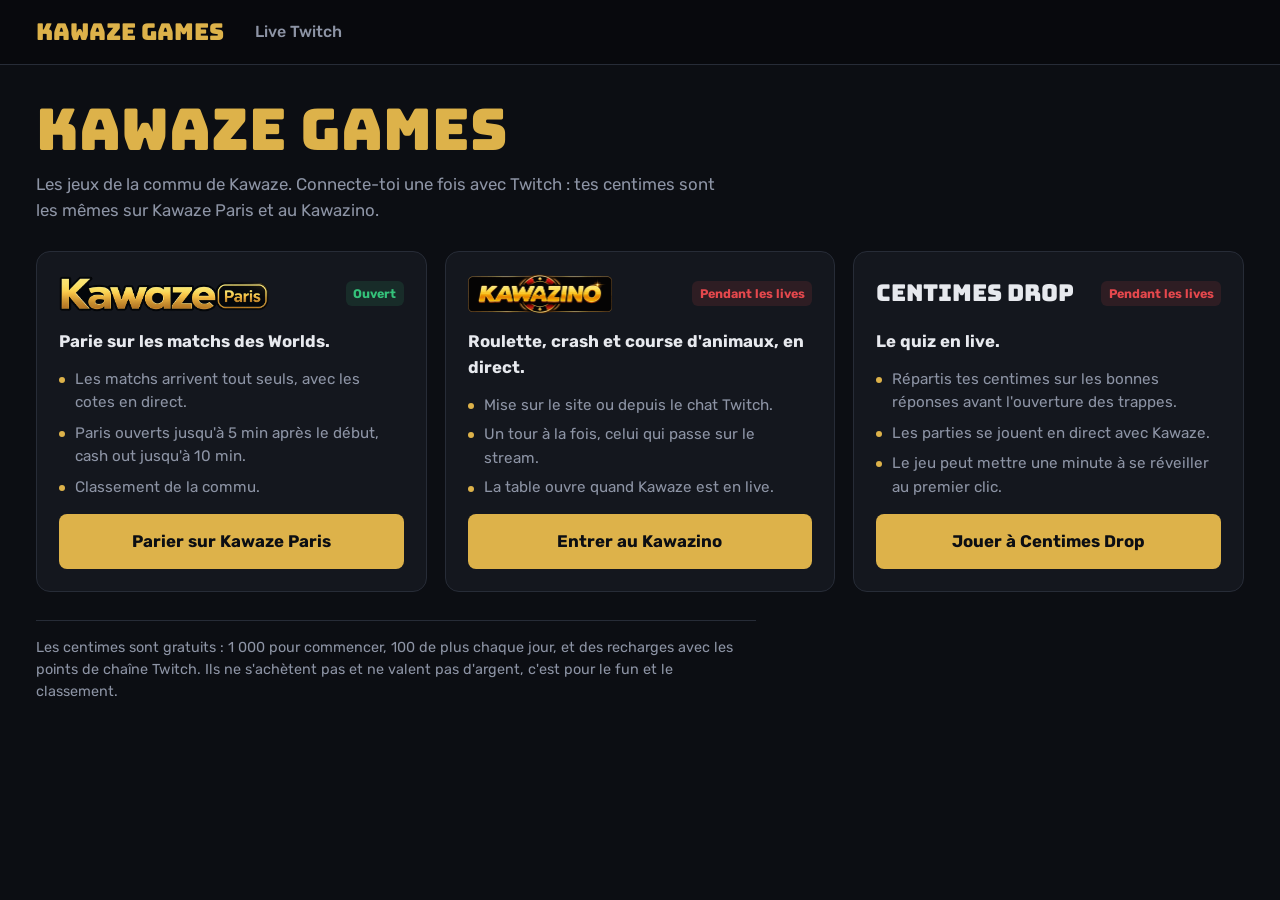
==== commit abc9d0b7: "Add files via upload" ====
--- a/kawaze-games.html
+++ b/kawaze-games.html
@@ -71,7 +71,7 @@
 
       <article class="kg-jeu">
         <div class="kg-entete">
-          <h2 class="kg-nom">Kawazino</h2>
+          <img src="images/logo-kawazino.png" alt="Kawazino" width="145" height="40" style="height:40px">
           <span class="kg-etat kg-live">Pendant les lives</span>
         </div>
         <p class="kg-accroche">Roulette, crash et course d'animaux, en direct.</p>
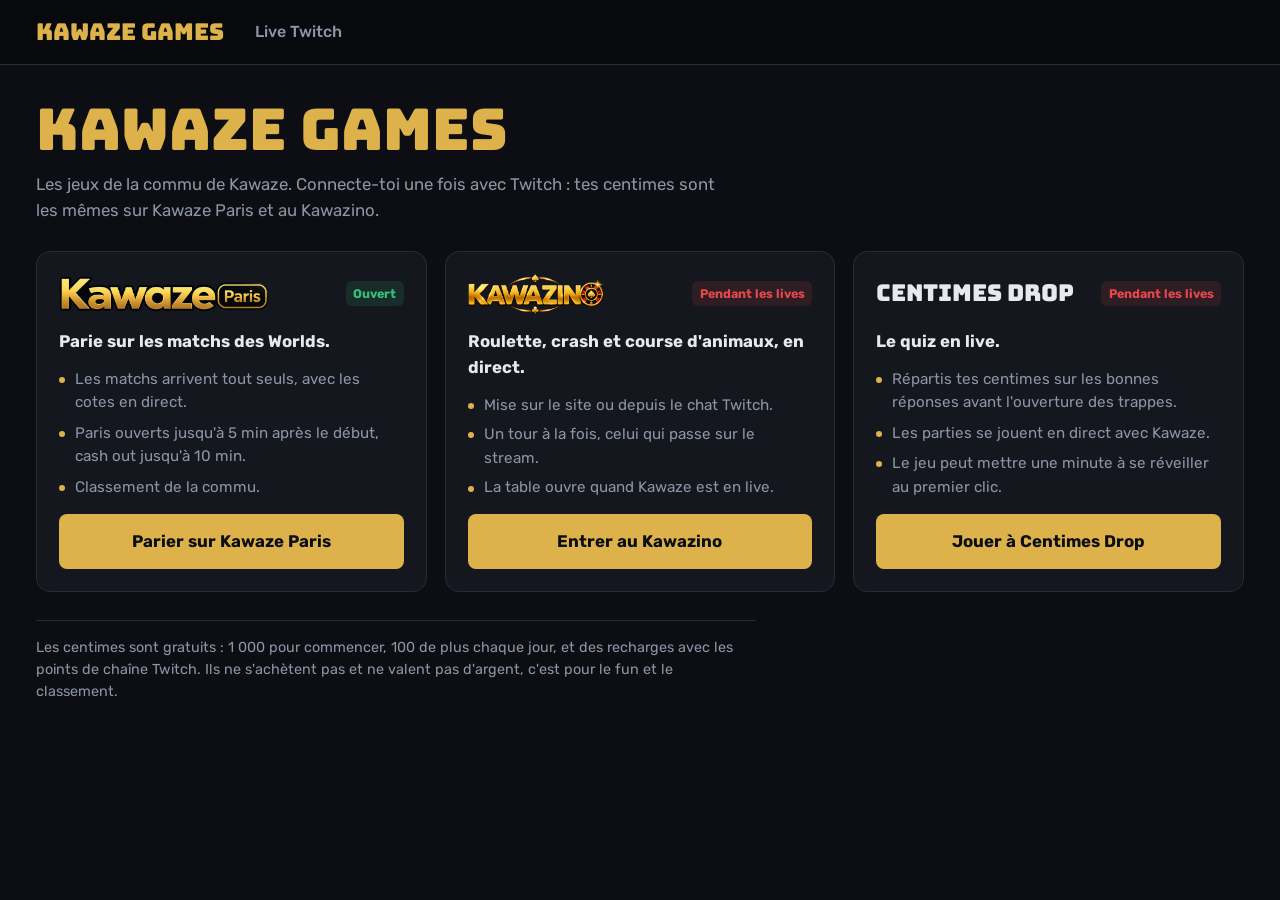
==== commit c91b12e0: "Add files via upload" ====
--- a/kawaze-games.html
+++ b/kawaze-games.html
@@ -71,7 +71,7 @@
 
       <article class="kg-jeu">
         <div class="kg-entete">
-          <img src="images/logo-kawazino.png" alt="Kawazino" width="145" height="40" style="height:40px">
+          <img src="images/logo-kawazino.png" alt="Kawazino" width="137" height="40" style="height:40px">
           <span class="kg-etat kg-live">Pendant les lives</span>
         </div>
         <p class="kg-accroche">Roulette, crash et course d'animaux, en direct.</p>
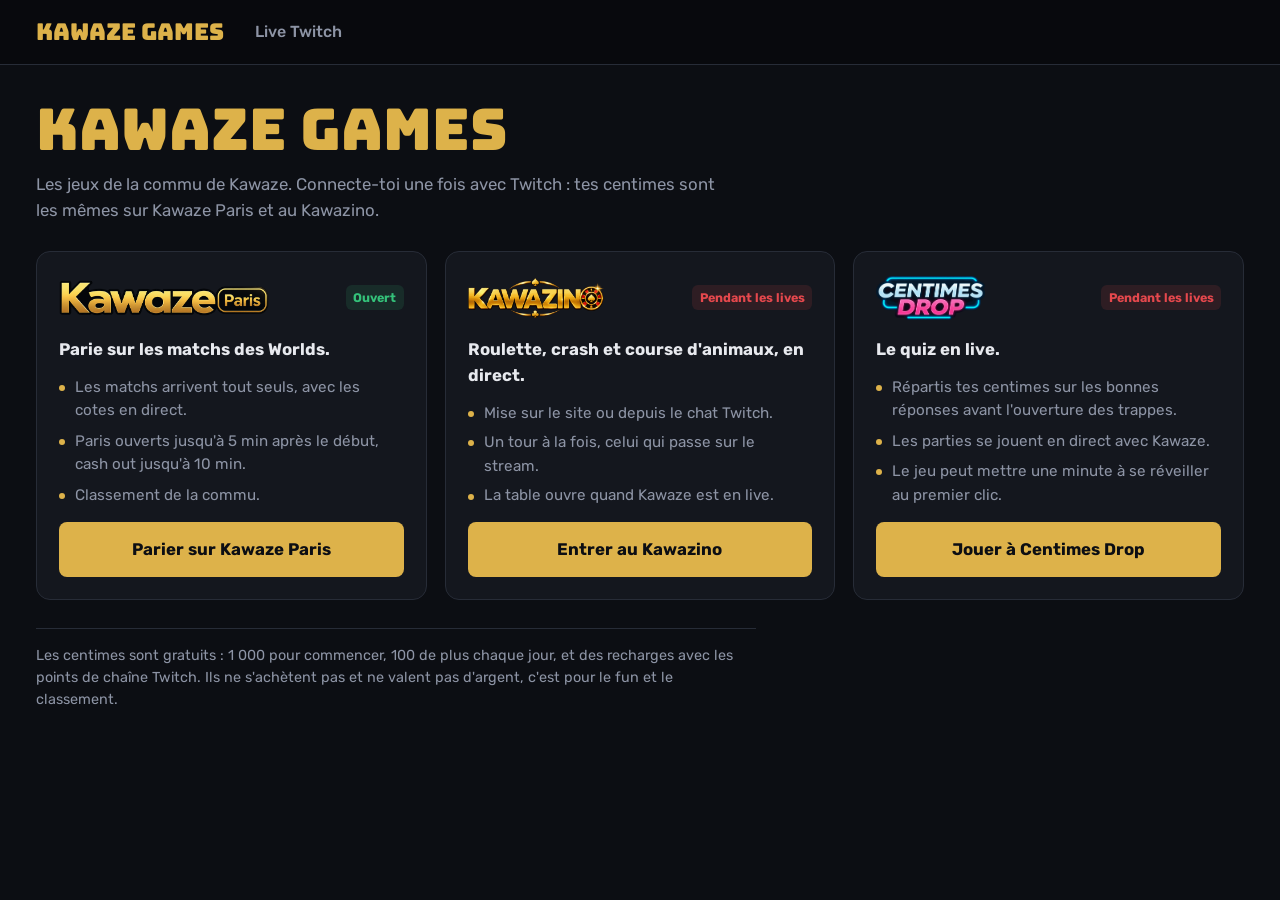
==== commit 2c62ab46: "Add files via upload" ====
--- a/kawaze-games.html
+++ b/kawaze-games.html
@@ -22,7 +22,7 @@
       background: var(--bk-panneau); border: 1px solid var(--bk-ligne); border-radius: 14px;
       padding: 22px; display: grid; gap: 14px; align-content: start; grid-template-rows: auto auto 1fr auto;
     }
-    .kg-entete { display: flex; justify-content: space-between; align-items: center; gap: 12px; min-height: 40px; }
+    .kg-entete { display: flex; justify-content: space-between; align-items: center; gap: 12px; min-height: 48px; }
     .kg-entete img { height: 36px; width: auto; }
     .kg-nom { font-family: var(--titre-kawaze); font-weight: 400; font-size: 1.45rem; line-height: 1.05; margin: 0; }
     .kg-etat { font-size: .78rem; font-weight: 700; padding: .25em .6em; border-radius: 6px; white-space: nowrap; }
@@ -85,7 +85,7 @@
 
       <article class="kg-jeu">
         <div class="kg-entete">
-          <h2 class="kg-nom">Centimes Drop</h2>
+          <img src="images/logo-centimes-drop.png" alt="Centimes Drop" width="108" height="44" style="height:44px">
           <span class="kg-etat kg-live">Pendant les lives</span>
         </div>
         <p class="kg-accroche">Le quiz en live.</p>
